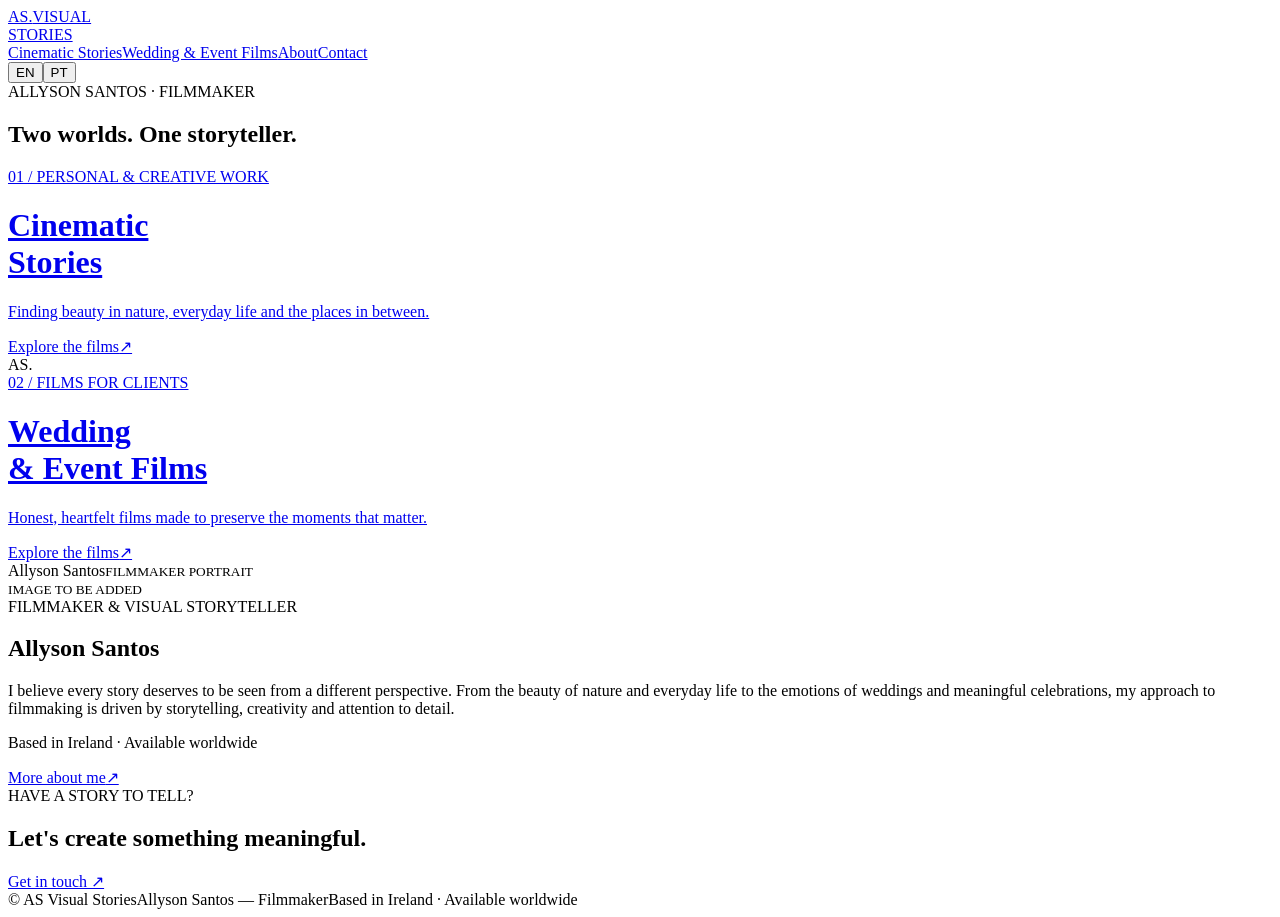
==== index.html @ 9f2755a8 "0.2" ====
<!doctype html><html lang="en"><head><meta charset="utf-8"><meta name="viewport" content="width=device-width,initial-scale=1"><meta name="theme-color" content="#10100f"><title>AS Visual Stories — Allyson Santos, Filmmaker</title><link rel="stylesheet" href="assets/site.css"></head><body>
<header class="site-header overlay"><a class="brand" href="index.html"><span class="brand-mark">AS.</span><span class="brand-name">VISUAL<br>STORIES</span></a><nav class="nav"><a href="cinematic-stories.html" data-t="cinematic">Cinematic Stories</a><a href="wedding-event-films.html" data-t="weddings">Wedding & Event Films</a><a class="optional" href="#about" data-t="about">About</a><a class="optional" href="#contact" data-t="contact">Contact</a><div class="lang-switch"><button data-lang="en" class="active">EN</button><button data-lang="pt">PT</button></div></nav></header>
<main class="hero-split"><div class="hero-intro"><div class="kicker">ALLYSON SANTOS · FILMMAKER</div><h2 data-t="intro">Two worlds. One storyteller.</h2></div>
<a class="split-panel split-nature" href="cinematic-stories.html"><div class="split-content"><div class="kicker">01 / PERSONAL & CREATIVE WORK</div><h1>Cinematic<br>Stories</h1><p>Finding beauty in nature, everyday life and the places in between.</p><span class="text-link"><span>Explore the films</span><span>↗</span></span></div></a>
<div class="center-mark">AS.</div>
<a class="split-panel split-wedding" href="wedding-event-films.html"><div class="split-content"><div class="kicker">02 / FILMS FOR CLIENTS</div><h1>Wedding<br>& Event Films</h1><p>Honest, heartfelt films made to preserve the moments that matter.</p><span class="text-link"><span>Explore the films</span><span>↗</span></span></div></a></main>
<section class="home-about" id="about"><div class="portrait-placeholder"><div><span>Allyson Santos</span><small>FILMMAKER PORTRAIT<br>IMAGE TO BE ADDED</small></div></div><div class="about-copy"><div class="kicker" data-t="aboutRole">FILMMAKER & VISUAL STORYTELLER</div><h2 data-t="aboutTitle">Allyson Santos</h2><p data-t="aboutText">I believe every story deserves to be seen from a different perspective. From the beauty of nature and everyday life to the emotions of weddings and meaningful celebrations, my approach to filmmaking is driven by storytelling, creativity and attention to detail.</p><p data-t="location">Based in Ireland · Available worldwide</p><a class="text-link" href="about.html"><span>More about me</span><span>↗</span></a></div></section>
<section class="cta-band" id="contact"><div class="kicker">HAVE A STORY TO TELL?</div><h2 data-t="contactCta">Let's create something meaningful.</h2><a class="button" href="https://www.instagram.com/allysonsantos90/">Get in touch ↗</a></section>
<footer class="footer"><span>© <span data-year></span> AS Visual Stories</span><span>Allyson Santos — Filmmaker</span><span data-t="location">Based in Ireland · Available worldwide</span></footer><script src="assets/site.js"></script></body></html>
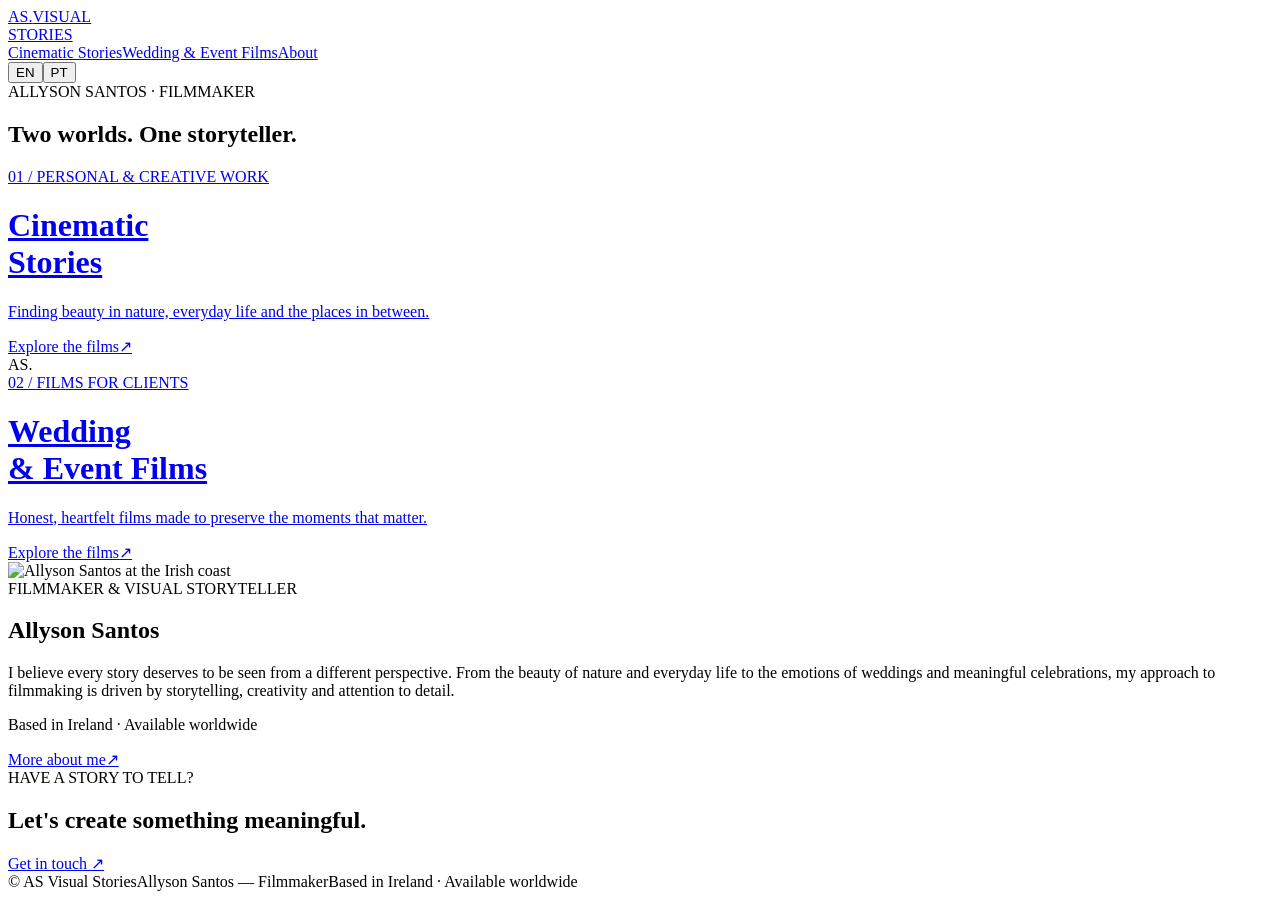
==== commit 98ba1a9d: "Add files via upload" ====
--- a/index.html
+++ b/index.html
@@ -1,9 +1,6 @@
-<!doctype html><html lang="en"><head><meta charset="utf-8"><meta name="viewport" content="width=device-width,initial-scale=1"><meta name="theme-color" content="#10100f"><title>AS Visual Stories — Allyson Santos, Filmmaker</title><link rel="stylesheet" href="assets/site.css"></head><body>
-<header class="site-header overlay"><a class="brand" href="index.html"><span class="brand-mark">AS.</span><span class="brand-name">VISUAL<br>STORIES</span></a><nav class="nav"><a href="cinematic-stories.html" data-t="cinematic">Cinematic Stories</a><a href="wedding-event-films.html" data-t="weddings">Wedding & Event Films</a><a class="optional" href="#about" data-t="about">About</a><a class="optional" href="#contact" data-t="contact">Contact</a><div class="lang-switch"><button data-lang="en" class="active">EN</button><button data-lang="pt">PT</button></div></nav></header>
-<main class="hero-split"><div class="hero-intro"><div class="kicker">ALLYSON SANTOS · FILMMAKER</div><h2 data-t="intro">Two worlds. One storyteller.</h2></div>
-<a class="split-panel split-nature" href="cinematic-stories.html"><div class="split-content"><div class="kicker">01 / PERSONAL & CREATIVE WORK</div><h1>Cinematic<br>Stories</h1><p>Finding beauty in nature, everyday life and the places in between.</p><span class="text-link"><span>Explore the films</span><span>↗</span></span></div></a>
-<div class="center-mark">AS.</div>
+<!doctype html><html lang="en"><head><meta charset="utf-8"><meta name="viewport" content="width=device-width,initial-scale=1"><title>AS Visual Stories — Allyson Santos, Filmmaker</title><link rel="stylesheet" href="assets/site.css"></head><body><header class="site-header overlay"><a class="brand" href="index.html"><span class="brand-mark">AS.</span><span class="brand-name">VISUAL<br>STORIES</span></a><nav class="nav"><a href="cinematic-stories.html" data-t="cinematic">Cinematic Stories</a><a href="wedding-event-films.html" data-t="weddings">Wedding & Event Films</a><a href="#about" data-t="about">About</a><div class="lang-switch"><button data-lang="en" class="active">EN</button><button data-lang="pt">PT</button></div></nav></header>
+<main class="hero-split"><div class="hero-intro"><div class="kicker">ALLYSON SANTOS · FILMMAKER</div><h2>Two worlds. One storyteller.</h2></div>
+<a class="split-panel split-nature" href="cinematic-stories.html"><div class="split-content"><div class="kicker">01 / PERSONAL & CREATIVE WORK</div><h1>Cinematic<br>Stories</h1><p>Finding beauty in nature, everyday life and the places in between.</p><span class="text-link"><span>Explore the films</span><span>↗</span></span></div></a><div class="center-mark">AS.</div>
 <a class="split-panel split-wedding" href="wedding-event-films.html"><div class="split-content"><div class="kicker">02 / FILMS FOR CLIENTS</div><h1>Wedding<br>& Event Films</h1><p>Honest, heartfelt films made to preserve the moments that matter.</p><span class="text-link"><span>Explore the films</span><span>↗</span></span></div></a></main>
-<section class="home-about" id="about"><div class="portrait-placeholder"><div><span>Allyson Santos</span><small>FILMMAKER PORTRAIT<br>IMAGE TO BE ADDED</small></div></div><div class="about-copy"><div class="kicker" data-t="aboutRole">FILMMAKER & VISUAL STORYTELLER</div><h2 data-t="aboutTitle">Allyson Santos</h2><p data-t="aboutText">I believe every story deserves to be seen from a different perspective. From the beauty of nature and everyday life to the emotions of weddings and meaningful celebrations, my approach to filmmaking is driven by storytelling, creativity and attention to detail.</p><p data-t="location">Based in Ireland · Available worldwide</p><a class="text-link" href="about.html"><span>More about me</span><span>↗</span></a></div></section>
-<section class="cta-band" id="contact"><div class="kicker">HAVE A STORY TO TELL?</div><h2 data-t="contactCta">Let's create something meaningful.</h2><a class="button" href="https://www.instagram.com/allysonsantos90/">Get in touch ↗</a></section>
-<footer class="footer"><span>© <span data-year></span> AS Visual Stories</span><span>Allyson Santos — Filmmaker</span><span data-t="location">Based in Ireland · Available worldwide</span></footer><script src="assets/site.js"></script></body></html>+<section class="home-about" id="about"><img class="portrait" src="assets/allyson-portrait.jpg" alt="Allyson Santos at the Irish coast"><div class="about-copy"><div class="kicker" data-t="aboutRole">FILMMAKER & VISUAL STORYTELLER</div><h2 data-t="aboutTitle">Allyson Santos</h2><p data-t="aboutText">I believe every story deserves to be seen from a different perspective. From the beauty of nature and everyday life to the emotions of weddings and meaningful celebrations, my approach to filmmaking is driven by storytelling, creativity and attention to detail.</p><p data-t="location">Based in Ireland · Available worldwide</p><a class="text-link" href="about.html"><span>More about me</span><span>↗</span></a></div></section>
+<section class="cta-band"><div class="kicker">HAVE A STORY TO TELL?</div><h2>Let's create something meaningful.</h2><a class="button" href="https://www.instagram.com/allysonsantos90/" target="_blank" rel="noopener">Get in touch ↗</a></section><footer class="footer"><span>© <span data-year></span> AS Visual Stories</span><span>Allyson Santos — Filmmaker</span><span data-t="location">Based in Ireland · Available worldwide</span></footer><script src="assets/site.js"></script></body></html>
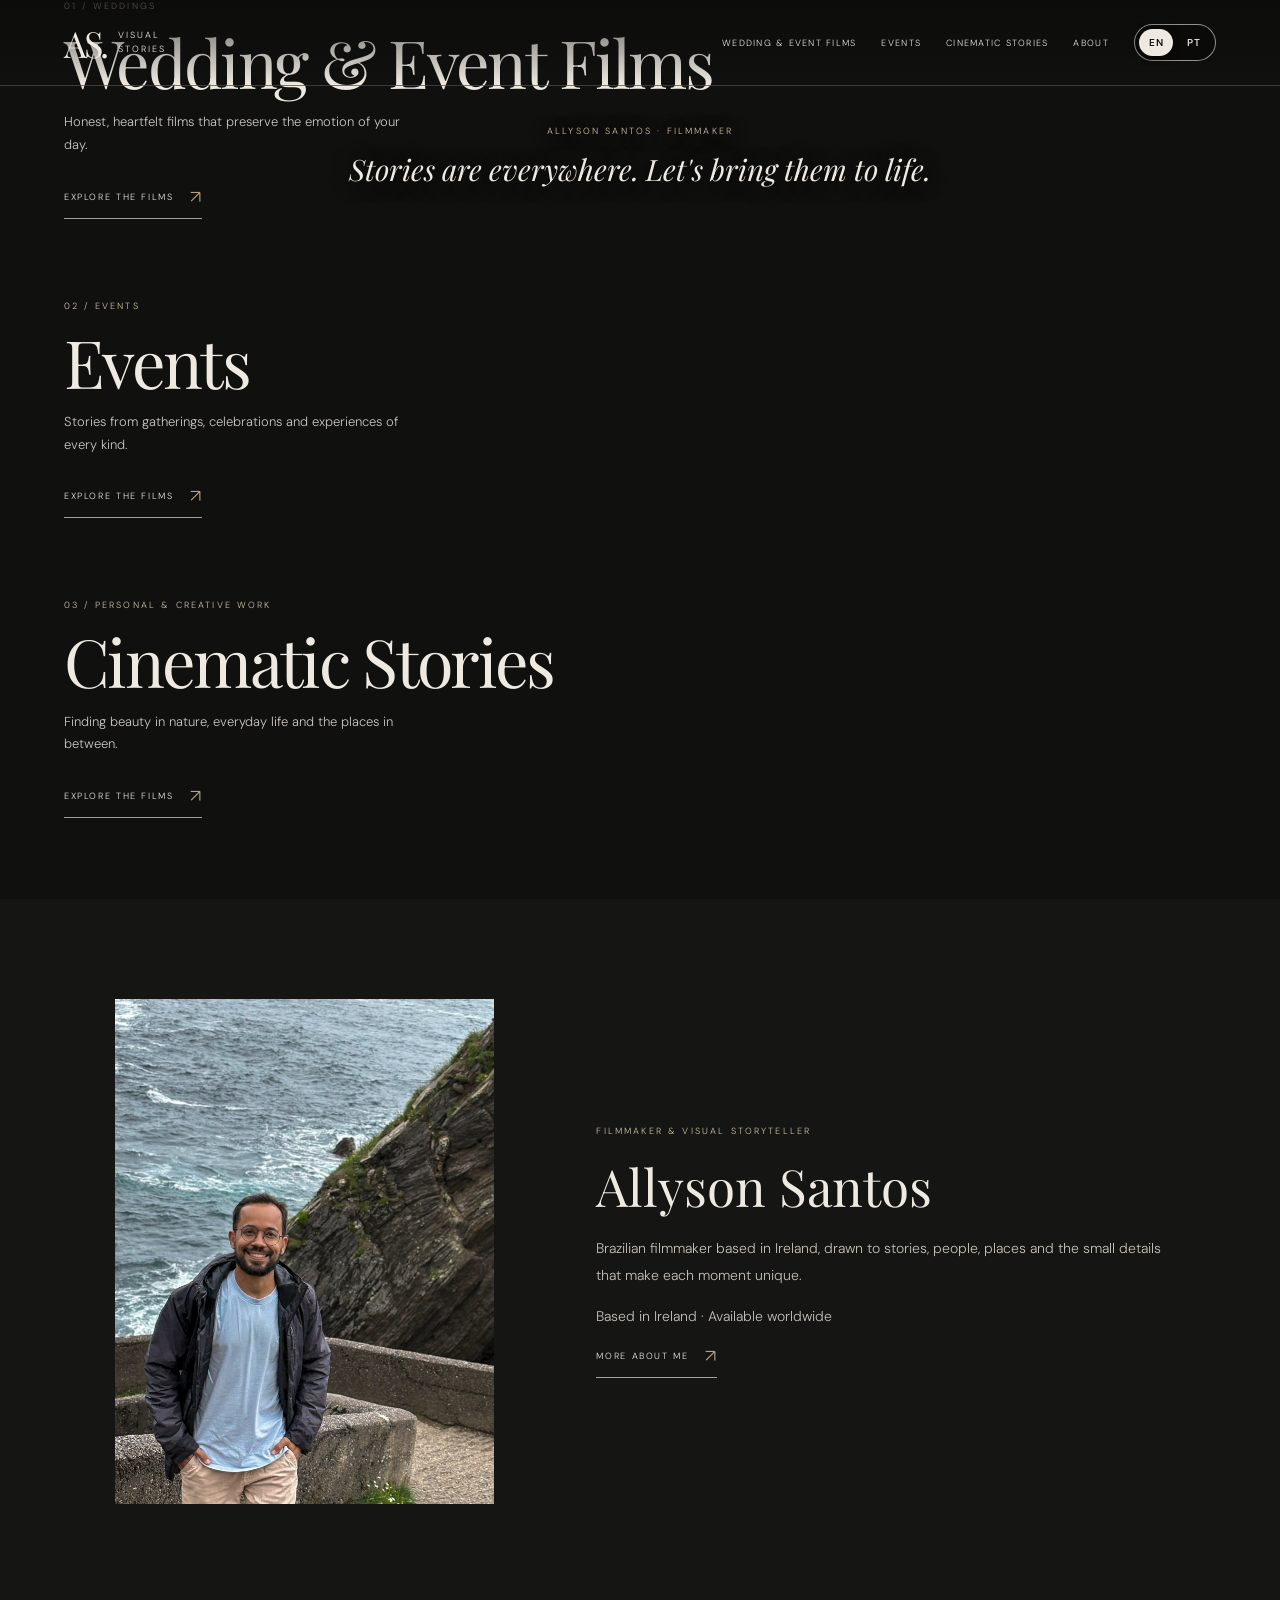
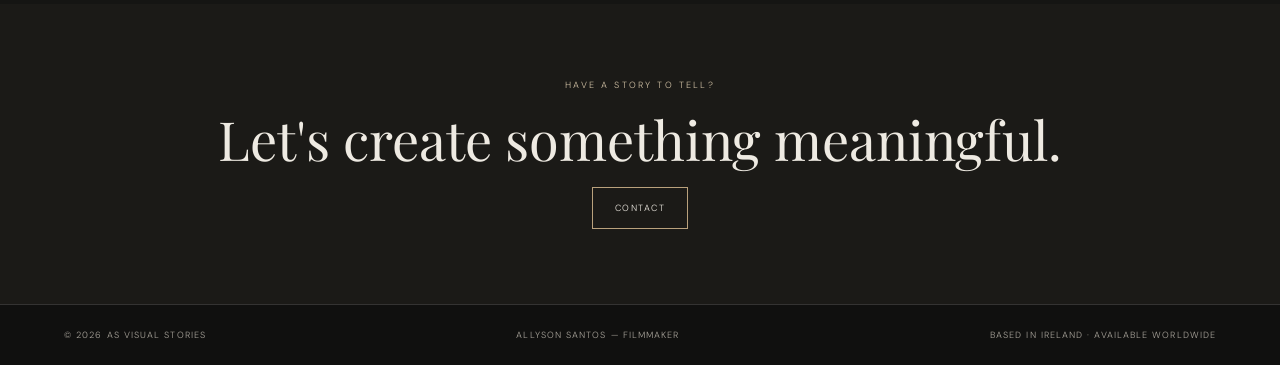
==== commit 057c9941: "V4" ====
--- a/index.html
+++ b/index.html
@@ -1,6 +1,14 @@
-<!doctype html><html lang="en"><head><meta charset="utf-8"><meta name="viewport" content="width=device-width,initial-scale=1"><title>AS Visual Stories — Allyson Santos, Filmmaker</title><link rel="stylesheet" href="assets/site.css"></head><body><header class="site-header overlay"><a class="brand" href="index.html"><span class="brand-mark">AS.</span><span class="brand-name">VISUAL<br>STORIES</span></a><nav class="nav"><a href="cinematic-stories.html" data-t="cinematic">Cinematic Stories</a><a href="wedding-event-films.html" data-t="weddings">Wedding & Event Films</a><a href="#about" data-t="about">About</a><div class="lang-switch"><button data-lang="en" class="active">EN</button><button data-lang="pt">PT</button></div></nav></header>
-<main class="hero-split"><div class="hero-intro"><div class="kicker">ALLYSON SANTOS · FILMMAKER</div><h2>Two worlds. One storyteller.</h2></div>
-<a class="split-panel split-nature" href="cinematic-stories.html"><div class="split-content"><div class="kicker">01 / PERSONAL & CREATIVE WORK</div><h1>Cinematic<br>Stories</h1><p>Finding beauty in nature, everyday life and the places in between.</p><span class="text-link"><span>Explore the films</span><span>↗</span></span></div></a><div class="center-mark">AS.</div>
-<a class="split-panel split-wedding" href="wedding-event-films.html"><div class="split-content"><div class="kicker">02 / FILMS FOR CLIENTS</div><h1>Wedding<br>& Event Films</h1><p>Honest, heartfelt films made to preserve the moments that matter.</p><span class="text-link"><span>Explore the films</span><span>↗</span></span></div></a></main>
-<section class="home-about" id="about"><img class="portrait" src="assets/allyson-portrait.jpg" alt="Allyson Santos at the Irish coast"><div class="about-copy"><div class="kicker" data-t="aboutRole">FILMMAKER & VISUAL STORYTELLER</div><h2 data-t="aboutTitle">Allyson Santos</h2><p data-t="aboutText">I believe every story deserves to be seen from a different perspective. From the beauty of nature and everyday life to the emotions of weddings and meaningful celebrations, my approach to filmmaking is driven by storytelling, creativity and attention to detail.</p><p data-t="location">Based in Ireland · Available worldwide</p><a class="text-link" href="about.html"><span>More about me</span><span>↗</span></a></div></section>
-<section class="cta-band"><div class="kicker">HAVE A STORY TO TELL?</div><h2>Let's create something meaningful.</h2><a class="button" href="https://www.instagram.com/allysonsantos90/" target="_blank" rel="noopener">Get in touch ↗</a></section><footer class="footer"><span>© <span data-year></span> AS Visual Stories</span><span>Allyson Santos — Filmmaker</span><span data-t="location">Based in Ireland · Available worldwide</span></footer><script src="assets/site.js"></script></body></html>+<!doctype html>
+<html lang="en"><head><meta charset="utf-8"><meta name="viewport" content="width=device-width,initial-scale=1">
+<title>AS Visual Stories — Allyson Santos, Filmmaker</title><link rel="stylesheet" href="assets/site.css"></head><body>
+<header class="site-header overlay"><a class="brand" href="index.html"><span class="brand-mark">AS.</span><span class="brand-name">VISUAL<br>STORIES</span></a>
+<nav class="nav"><a href="weddings.html" data-t="weddings">Weddings</a><a href="events.html" data-t="events">Events</a><a href="cinematic-stories.html" data-t="cinematic">Cinematic Stories</a><a href="#about" data-t="about">About</a><div class="lang-switch"><button data-lang="en" class="active">EN</button><button data-lang="pt">PT</button></div></nav></header>
+<main class="hero-triple">
+<div class="hero-intro"><div class="kicker">ALLYSON SANTOS · FILMMAKER</div><h2 data-t="homeTagline">Stories are everywhere. Let's bring them to life.</h2></div>
+<a class="triple-panel triple-wedding" href="weddings.html"><div class="split-content"><div class="kicker">01 / WEDDINGS</div><h1 data-t="weddings">Weddings</h1><p data-t="weddingsDesc">Honest, heartfelt films that preserve the emotion of your day.</p><span class="text-link"><span data-t="explore">Explore the films</span><span>↗</span></span></div></a>
+<a class="triple-panel triple-events" href="events.html"><div class="split-content"><div class="kicker">02 / EVENTS</div><h1 data-t="events">Events</h1><p data-t="eventsDesc">Stories from gatherings, celebrations and experiences of every kind.</p><span class="text-link"><span data-t="explore">Explore the films</span><span>↗</span></span></div></a>
+<a class="triple-panel triple-nature" href="cinematic-stories.html"><div class="split-content"><div class="kicker">03 / PERSONAL & CREATIVE WORK</div><h1 data-t="cinematic">Cinematic<br>Stories</h1><p data-t="cinematicDesc">Finding beauty in nature, everyday life and the places in between.</p><span class="text-link"><span data-t="explore">Explore the films</span><span>↗</span></span></div></a>
+</main>
+<section class="home-about" id="about"><img class="portrait" src="assets/allyson-portrait.jpg" alt="Allyson Santos at the Irish coast"><div class="about-copy"><div class="kicker" data-t="aboutRole">FILMMAKER & VISUAL STORYTELLER</div><h2>Allyson Santos</h2><p data-t="aboutTeaser">Brazilian filmmaker based in Ireland, drawn to stories, people, places and the small details that make each moment unique.</p><p data-t="location">Based in Ireland · Available for projects elsewhere</p><a class="text-link" href="about.html"><span data-t="moreAbout">More about me</span><span>↗</span></a></div></section>
+<section class="cta-band"><div class="kicker" data-t="ctaKicker">HAVE A STORY TO TELL?</div><h2 data-t="ctaTitle">Let's create something meaningful.</h2><a class="button" href="https://www.instagram.com/allysonsantos90/" target="_blank" rel="noopener" data-t="contact">Get in touch ↗</a></section>
+<footer class="footer"><span>© <span data-year></span> AS Visual Stories</span><span>Allyson Santos — Filmmaker</span><span data-t="location">Based in Ireland · Available for projects elsewhere</span></footer><script src="assets/site.js"></script></body></html>
--- a/assets/site.css
+++ b/assets/site.css
@@ -0,0 +1,51 @@
+@import url('https://fonts.googleapis.com/css2?family=DM+Sans:wght@300;400;500;600&family=Playfair+Display:ital,wght@0,400;0,500;1,400&display=swap');
+:root{--bg:#10100f;--panel:#191917;--ivory:#eeeae2;--muted:#aaa69e;--gold:#b9a17c;--line:rgba(238,234,226,.16);--serif:'Playfair Display',Georgia,serif;--sans:'DM Sans',Arial,sans-serif}
+*{box-sizing:border-box}html{scroll-behavior:smooth}body{margin:0;background:var(--bg);color:var(--ivory);font-family:var(--sans);font-weight:300}a{color:inherit;text-decoration:none}img{max-width:100%;display:block}button{font:inherit}
+.site-header{min-height:86px;padding:0 5vw;display:flex;align-items:center;justify-content:space-between;border-bottom:1px solid var(--line);position:relative;z-index:10;background:rgba(16,16,15,.96)}
+.site-header.overlay{position:absolute;top:0;left:0;width:100%;background:linear-gradient(180deg,rgba(10,10,9,.68),transparent);border-color:rgba(255,255,255,.2)}
+.brand{display:flex;align-items:center;gap:12px}.brand-mark{font:36px var(--serif);letter-spacing:-3px}.brand-name{font-size:9px;line-height:1.5;letter-spacing:.22em}
+.nav{display:flex;align-items:center;gap:25px}.nav a{font-size:9px;letter-spacing:.14em;text-transform:uppercase;color:#e8e3da}.nav a:hover{color:var(--gold)}
+.lang-switch{display:flex;align-items:center;gap:4px;border:1px solid rgba(238,234,226,.6);border-radius:30px;padding:4px;background:rgba(10,10,9,.8)}
+.lang-switch button{border:0;border-radius:20px;padding:7px 10px;color:#e3ddd3;background:transparent;font-size:10px;font-weight:600;letter-spacing:.08em;cursor:pointer}
+.lang-switch button.active{background:#eeeae2;color:#111;box-shadow:0 1px 9px #0009}
+.hero-split{min-height:100svh;display:grid;grid-template-columns:1fr 1fr;position:relative;overflow:hidden}
+.hero-intro{position:absolute;z-index:3;top:125px;left:50%;transform:translateX(-50%);text-align:center;width:90%;pointer-events:none;text-shadow:0 2px 20px #0008}
+.kicker{font-size:9px;letter-spacing:.24em;text-transform:uppercase;color:#d1c1a5}
+.hero-intro h2{font:italic clamp(21px,2.3vw,31px) var(--serif);margin:12px 0 0}
+.split-panel{min-height:680px;display:flex;align-items:flex-end;position:relative;isolation:isolate;overflow:hidden}
+.split-panel:before{content:"";position:absolute;z-index:-2;inset:0;background-size:cover;background-position:center;transition:transform 1.15s cubic-bezier(.2,.7,.2,1)}
+.split-panel:after{content:"";position:absolute;inset:0;z-index:-1;background:linear-gradient(180deg,#09090930 0%,#09090908 35%,#090909df 100%)}
+.split-panel:hover:before{transform:scale(1.055)}
+.split-nature:before{background-image:url('https://images.unsplash.com/photo-1472396961693-142e6e269027?auto=format&fit=crop&w=1800&q=85')}
+.split-wedding:before{background-image:url('https://images.unsplash.com/photo-1519741497674-611481863552?auto=format&fit=crop&w=1800&q=85')}
+.split-wedding{border-left:1px solid rgba(255,255,255,.3)}
+.split-content{padding:0 5vw 9vh;transition:transform .5s}.split-panel:hover .split-content{transform:translateY(-8px)}
+.split-content h1{font:400 clamp(42px,5.2vw,76px)/.98 var(--serif);letter-spacing:-.04em;margin:17px 0}
+.split-content p{font-size:13px;line-height:1.75;color:#eeeae2d6;max-width:350px;margin:0 0 27px}
+.text-link{display:inline-flex;align-items:center;gap:16px;border-bottom:1px solid #eeeae2a8;padding-bottom:9px;font-size:9px;letter-spacing:.18em;text-transform:uppercase}
+.text-link span:last-child{font-size:18px;color:var(--gold);transition:transform .3s}.text-link:hover span:last-child{transform:translate(5px,-2px)}
+.center-mark{position:absolute;z-index:4;left:50%;top:52%;transform:translate(-50%,-50%);width:72px;height:72px;border:1px solid #ffffff80;border-radius:50%;display:grid;place-items:center;background:#10100f66;backdrop-filter:blur(8px);font:20px var(--serif);pointer-events:none}
+.home-about{padding:100px 9vw;display:grid;grid-template-columns:.8fr 1.2fr;gap:8vw;align-items:center;background:#151513}
+.portrait{width:100%;max-height:570px;object-fit:cover;object-position:center 35%;filter:saturate(.78)}
+.about-copy h2{font:400 clamp(36px,4vw,56px) var(--serif);margin:15px 0}.about-copy p{color:#c5c0b7;font-size:14px;line-height:1.9;max-width:650px}
+.footer{padding:24px 5vw;display:flex;justify-content:space-between;gap:15px;color:#a9a49b;font-size:9px;letter-spacing:.12em;text-transform:uppercase;border-top:1px solid var(--line)}
+.page-hero{min-height:65vh;display:flex;align-items:flex-end;padding:145px 8vw 65px;position:relative;isolation:isolate;background:#171714}
+.page-hero:before{content:"";position:absolute;inset:0;z-index:-2;background-size:cover;background-position:center;opacity:.68}
+.page-hero:after{content:"";position:absolute;inset:0;z-index:-1;background:linear-gradient(180deg,#10100f55,#10100f20 25%,#10100f 100%)}
+.page-hero.wedding-hero:before{background-image:url('https://images.unsplash.com/photo-1519741497674-611481863552?auto=format&fit=crop&w=2000&q=85')}
+.page-hero h1{font:400 clamp(48px,7vw,90px)/.98 var(--serif);letter-spacing:-.04em;margin:15px 0}
+.page-hero .lead{font-size:14px;line-height:1.8;color:#ded9d0;max-width:570px}
+.section{padding:80px 8vw}.section-heading{display:flex;justify-content:space-between;align-items:end;gap:30px;margin-bottom:35px}.section-heading h2{font:400 clamp(30px,4vw,48px) var(--serif);margin:10px 0 0}.section-heading p{max-width:420px;color:var(--muted);font-size:13px;line-height:1.8}
+.service-grid,.project-grid{display:grid;grid-template-columns:repeat(2,1fr);gap:18px}
+.info-card{padding:28px;border:1px solid var(--line);background:#151513}.info-card h3{font:400 25px var(--serif);margin:0 0 12px}.info-card p{color:#bdb8af;font-size:12px;line-height:1.8}
+.project-card{border:1px solid var(--line);background:#151513;overflow:hidden}.project-card h3{font:400 22px var(--serif);margin:17px 18px 6px}.project-card p{margin:0 18px 18px;color:var(--muted);font-size:11px}
+.video-frame{position:relative;width:100%;aspect-ratio:16/9;background:#080808}.video-frame iframe{position:absolute;inset:0;width:100%;height:100%;border:0}
+.project-intro{max-width:760px;color:#c2bdb4;font-size:14px;line-height:1.9}
+.cta-band{padding:75px 8vw;text-align:center;background:#1b1a17}.cta-band h2{font:400 clamp(34px,5vw,54px) var(--serif);margin:12px 0}.cta-band p{color:var(--muted);font-size:13px;margin-bottom:25px}
+.button{display:inline-flex;align-items:center;justify-content:center;gap:12px;padding:14px 22px;border:1px solid var(--gold);color:var(--ivory);font-size:9px;letter-spacing:.17em;text-transform:uppercase;transition:background .25s,color .25s}.button:hover{background:var(--gold);color:#111}
+@media(max-width:760px){.site-header{min-height:76px;padding:0 18px;gap:12px}.brand-mark{font-size:30px}.nav{gap:10px;flex-wrap:wrap;justify-content:flex-end}.nav a{font-size:8px;letter-spacing:.06em}.nav .optional{display:none}.lang-switch{padding:3px}.lang-switch button{padding:6px 8px}
+.hero-split{display:flex;flex-direction:column;min-height:0}.hero-intro{position:relative;top:auto;left:auto;transform:none;width:100%;padding:28px 18px;background:var(--bg)}.hero-intro h2{font-size:23px}.split-panel{min-height:420px;flex:1}.split-wedding{border-left:0;border-top:1px solid #ffffff55}.split-content{padding:0 24px 36px}.split-content h1{font-size:clamp(43px,11vw,58px)}.center-mark{display:none}
+.home-about{padding:65px 24px;grid-template-columns:1fr;gap:30px}.portrait{max-height:500px;object-position:center 30%}.about-copy h2{font-size:39px}
+.footer{padding:19px 20px;flex-wrap:wrap;font-size:8px}.page-hero{min-height:550px;padding:130px 24px 48px}.section{padding:58px 22px}.section-heading{display:block}.section-heading p{margin-top:15px}.service-grid,.project-grid{grid-template-columns:1fr}
+}
+@media(prefers-reduced-motion:reduce){*,*:before,*:after{scroll-behavior:auto!important;transition:none!important}}
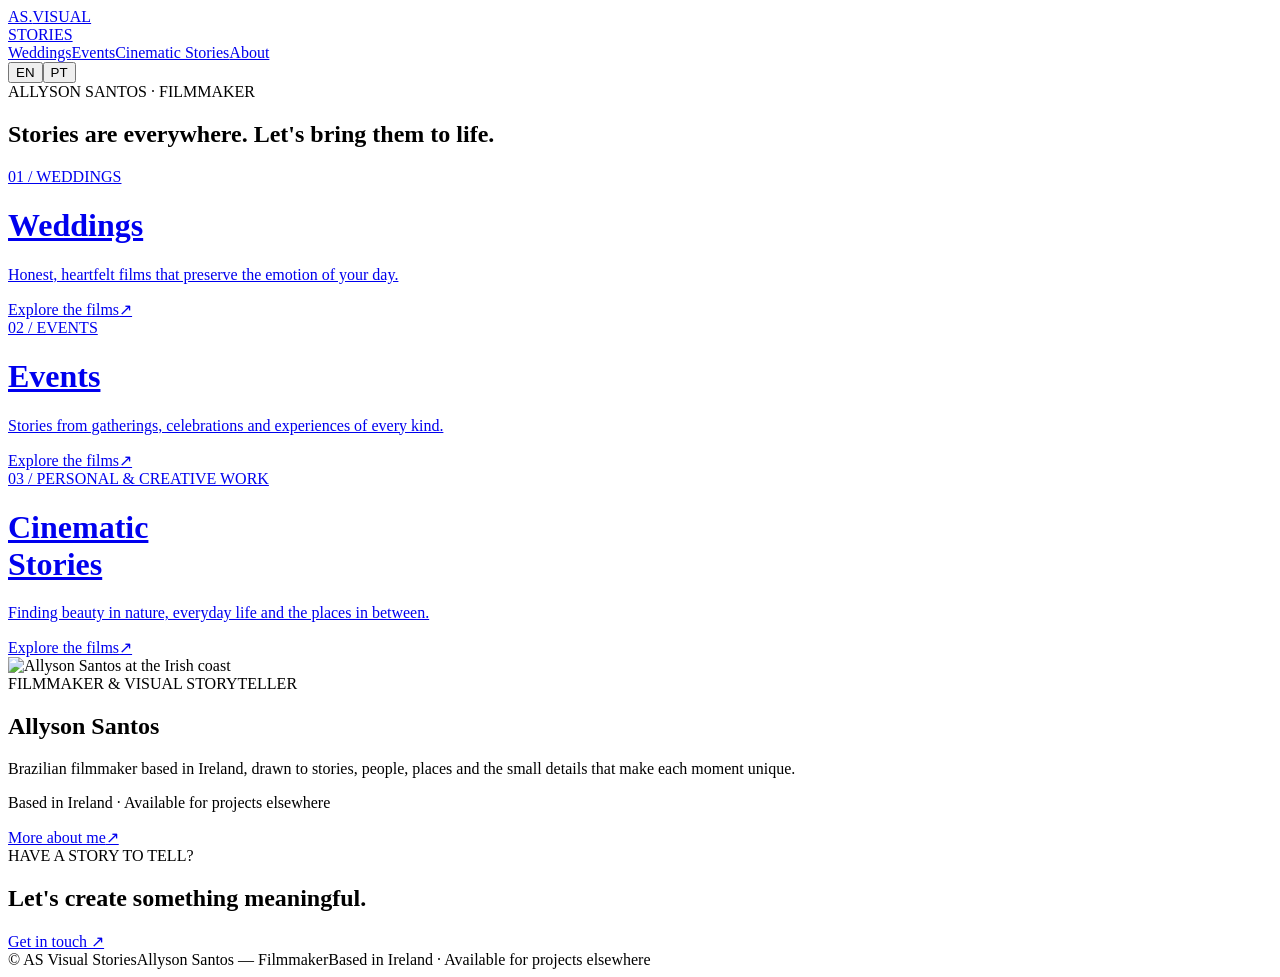
==== commit 49e2b116: "V5" ====
--- a/index.html
+++ b/index.html
@@ -1,8 +1,7 @@
 <!doctype html>
 <html lang="en"><head><meta charset="utf-8"><meta name="viewport" content="width=device-width,initial-scale=1">
 <title>AS Visual Stories — Allyson Santos, Filmmaker</title><link rel="stylesheet" href="assets/site.css"></head><body>
-<header class="site-header overlay"><a class="brand" href="index.html"><span class="brand-mark">AS.</span><span class="brand-name">VISUAL<br>STORIES</span></a>
-<nav class="nav"><a href="weddings.html" data-t="weddings">Weddings</a><a href="events.html" data-t="events">Events</a><a href="cinematic-stories.html" data-t="cinematic">Cinematic Stories</a><a href="#about" data-t="about">About</a><div class="lang-switch"><button data-lang="en" class="active">EN</button><button data-lang="pt">PT</button></div></nav></header>
+<header class="site-header"><a class="brand" href="index.html"><span class="brand-mark">AS.</span><span class="brand-name">VISUAL<br>STORIES</span></a><nav class="nav"><a href="weddings.html" data-t="weddings">Weddings</a><a href="events.html" data-t="events">Events</a><a href="cinematic-stories.html" data-t="cinematic">Cinematic Stories</a><a href="about.html" data-t="about">About</a><div class="lang-switch"><button data-lang="en" class="active">EN</button><button data-lang="pt">PT</button></div></nav></header>
 <main class="hero-triple">
 <div class="hero-intro"><div class="kicker">ALLYSON SANTOS · FILMMAKER</div><h2 data-t="homeTagline">Stories are everywhere. Let's bring them to life.</h2></div>
 <a class="triple-panel triple-wedding" href="weddings.html"><div class="split-content"><div class="kicker">01 / WEDDINGS</div><h1 data-t="weddings">Weddings</h1><p data-t="weddingsDesc">Honest, heartfelt films that preserve the emotion of your day.</p><span class="text-link"><span data-t="explore">Explore the films</span><span>↗</span></span></div></a>
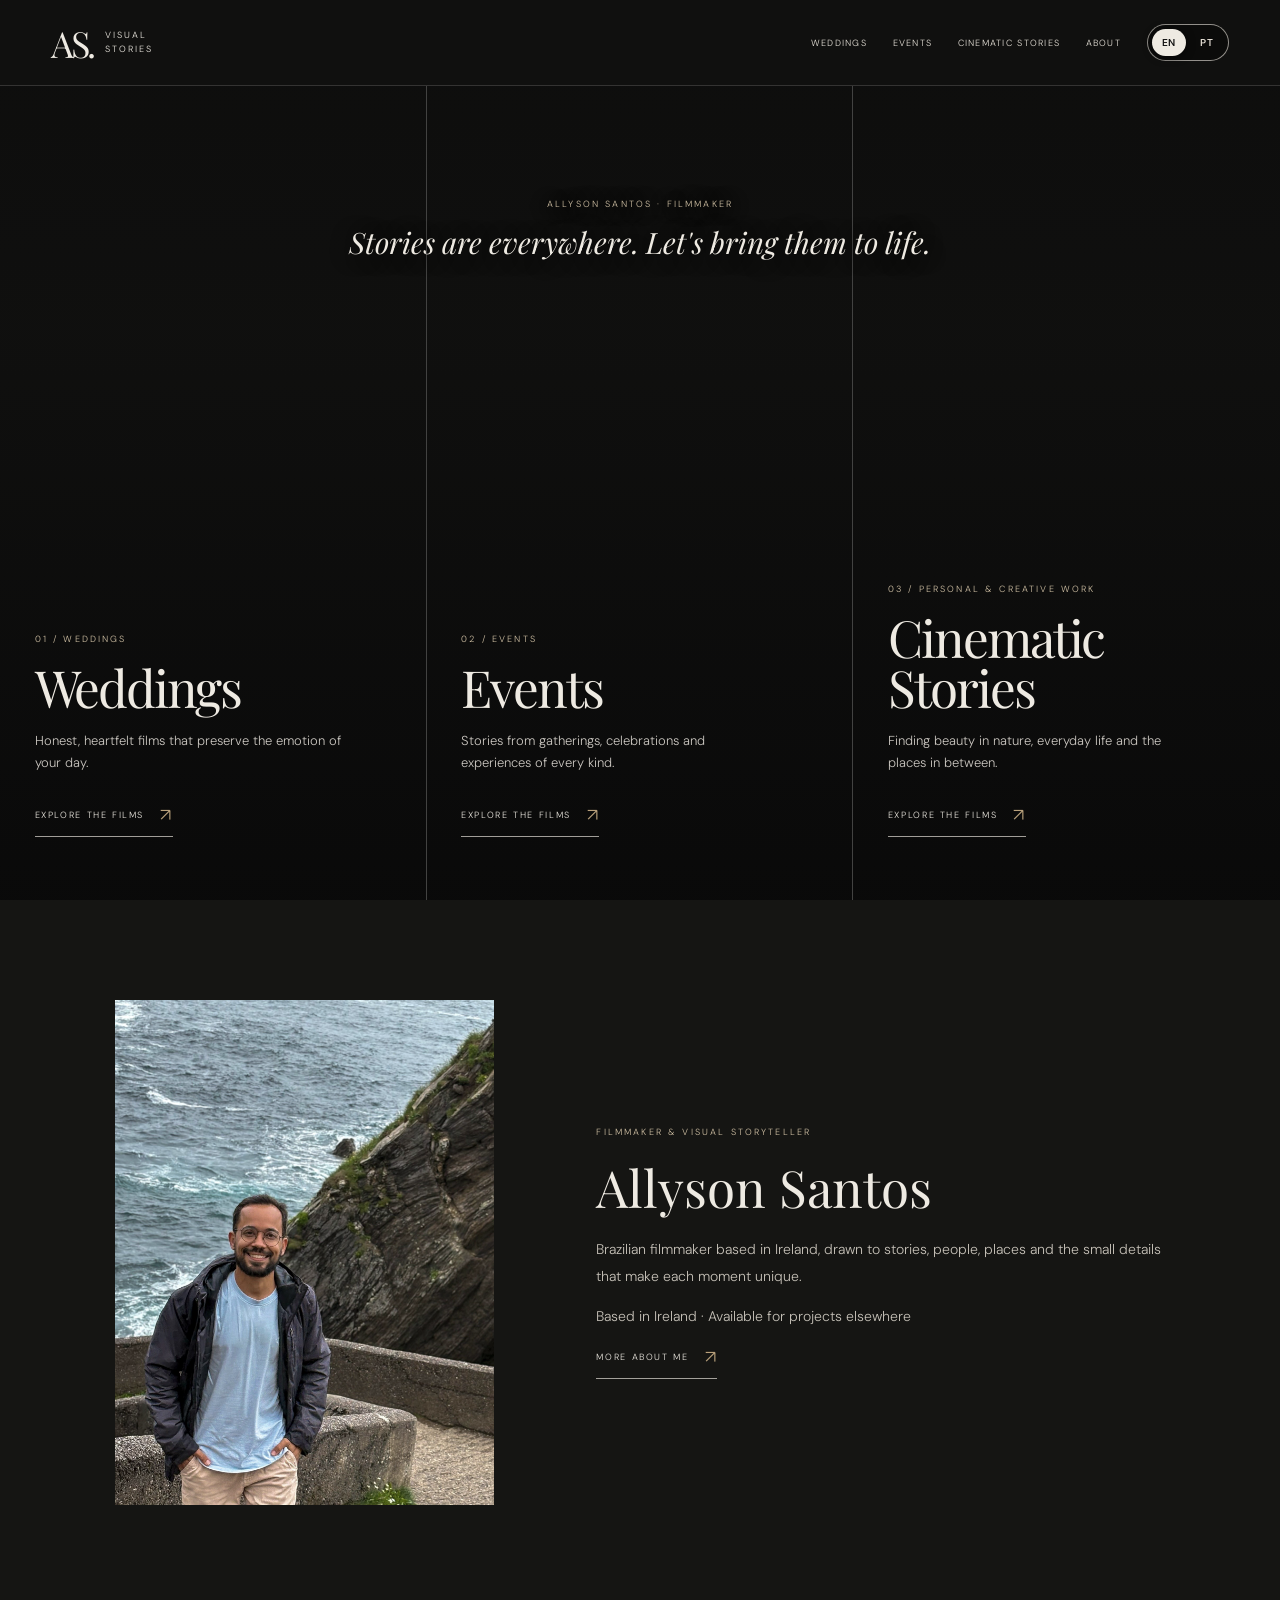
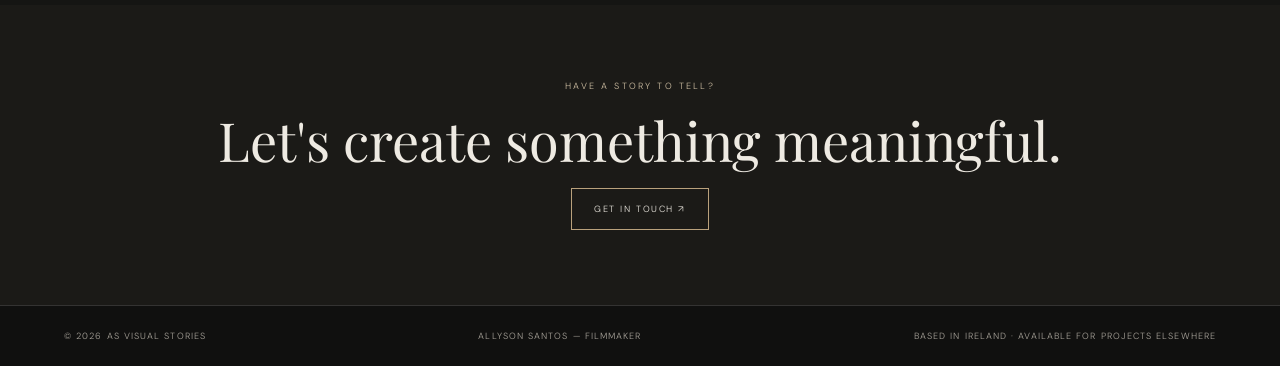
==== commit 8a443e31: "V6" ====
--- a/index.html
+++ b/index.html
@@ -1,12 +1,11 @@
 <!doctype html>
-<html lang="en"><head><meta charset="utf-8"><meta name="viewport" content="width=device-width,initial-scale=1">
-<title>AS Visual Stories — Allyson Santos, Filmmaker</title><link rel="stylesheet" href="assets/site.css"></head><body>
-<header class="site-header"><a class="brand" href="index.html"><span class="brand-mark">AS.</span><span class="brand-name">VISUAL<br>STORIES</span></a><nav class="nav"><a href="weddings.html" data-t="weddings">Weddings</a><a href="events.html" data-t="events">Events</a><a href="cinematic-stories.html" data-t="cinematic">Cinematic Stories</a><a href="about.html" data-t="about">About</a><div class="lang-switch"><button data-lang="en" class="active">EN</button><button data-lang="pt">PT</button></div></nav></header>
+<html lang="en"><head><meta charset="utf-8"><meta name="viewport" content="width=device-width,initial-scale=1"><meta name="theme-color" content="#10100f"><meta name="description" content="AS Visual Stories by Allyson Santos — cinematic wedding films, event films and personal visual stories."><title>AS Visual Stories — Allyson Santos, Filmmaker</title><link rel="stylesheet" href="assets/site.css"></head><body>
+<header class="site-header"><a class="brand" href="index.html" aria-label="AS Visual Stories home"><span class="brand-mark">AS.</span><span class="brand-name">VISUAL<br>STORIES</span></a><nav class="nav" aria-label="Main navigation"><a href="weddings.html" data-t="weddings">Weddings</a><a href="events.html" data-t="events">Events</a><a href="cinematic-stories.html" data-t="cinematic">Cinematic Stories</a><a href="about.html" data-t="about">About</a><div class="lang-switch" aria-label="Language"><button data-lang="en" class="active" aria-label="English">EN</button><button data-lang="pt" aria-label="Português">PT</button></div></nav></header>
 <main class="hero-triple">
 <div class="hero-intro"><div class="kicker">ALLYSON SANTOS · FILMMAKER</div><h2 data-t="homeTagline">Stories are everywhere. Let's bring them to life.</h2></div>
 <a class="triple-panel triple-wedding" href="weddings.html"><div class="split-content"><div class="kicker">01 / WEDDINGS</div><h1 data-t="weddings">Weddings</h1><p data-t="weddingsDesc">Honest, heartfelt films that preserve the emotion of your day.</p><span class="text-link"><span data-t="explore">Explore the films</span><span>↗</span></span></div></a>
 <a class="triple-panel triple-events" href="events.html"><div class="split-content"><div class="kicker">02 / EVENTS</div><h1 data-t="events">Events</h1><p data-t="eventsDesc">Stories from gatherings, celebrations and experiences of every kind.</p><span class="text-link"><span data-t="explore">Explore the films</span><span>↗</span></span></div></a>
-<a class="triple-panel triple-nature" href="cinematic-stories.html"><div class="split-content"><div class="kicker">03 / PERSONAL & CREATIVE WORK</div><h1 data-t="cinematic">Cinematic<br>Stories</h1><p data-t="cinematicDesc">Finding beauty in nature, everyday life and the places in between.</p><span class="text-link"><span data-t="explore">Explore the films</span><span>↗</span></span></div></a>
+<a class="triple-panel triple-nature" href="cinematic-stories.html"><div class="split-content"><div class="kicker">03 / PERSONAL & CREATIVE WORK</div><h1 data-t="cinematicHomeTitle">Cinematic<br>Stories</h1><p data-t="cinematicDesc">Finding beauty in nature, everyday life and the places in between.</p><span class="text-link"><span data-t="explore">Explore the films</span><span>↗</span></span></div></a>
 </main>
 <section class="home-about" id="about"><img class="portrait" src="assets/allyson-portrait.jpg" alt="Allyson Santos at the Irish coast"><div class="about-copy"><div class="kicker" data-t="aboutRole">FILMMAKER & VISUAL STORYTELLER</div><h2>Allyson Santos</h2><p data-t="aboutTeaser">Brazilian filmmaker based in Ireland, drawn to stories, people, places and the small details that make each moment unique.</p><p data-t="location">Based in Ireland · Available for projects elsewhere</p><a class="text-link" href="about.html"><span data-t="moreAbout">More about me</span><span>↗</span></a></div></section>
 <section class="cta-band"><div class="kicker" data-t="ctaKicker">HAVE A STORY TO TELL?</div><h2 data-t="ctaTitle">Let's create something meaningful.</h2><a class="button" href="https://www.instagram.com/allysonsantos90/" target="_blank" rel="noopener" data-t="contact">Get in touch ↗</a></section>
--- a/assets/site.css
+++ b/assets/site.css
@@ -0,0 +1,109 @@
+@import url('https://fonts.googleapis.com/css2?family=DM+Sans:wght@300;400;500;600&family=Playfair+Display:ital,wght@0,400;0,500;1,400&display=swap');
+:root{--bg:#10100f;--panel:#191917;--ivory:#eeeae2;--muted:#aaa69e;--gold:#b9a17c;--line:rgba(238,234,226,.16);--serif:'Playfair Display',Georgia,serif;--sans:'DM Sans',Arial,sans-serif}
+*{box-sizing:border-box}html{scroll-behavior:smooth}body{margin:0;background:var(--bg);color:var(--ivory);font-family:var(--sans);font-weight:300}a{color:inherit;text-decoration:none}img{max-width:100%;display:block}button{font:inherit}
+.site-header{min-height:86px;padding:0 5vw;display:flex;align-items:center;justify-content:space-between;border-bottom:1px solid var(--line);position:relative;z-index:10;background:rgba(16,16,15,.96)}
+.site-header.overlay{position:absolute;top:0;left:0;width:100%;background:linear-gradient(180deg,rgba(10,10,9,.68),transparent);border-color:rgba(255,255,255,.2)}
+.brand{display:flex;align-items:center;gap:12px}.brand-mark{font:36px var(--serif);letter-spacing:-3px}.brand-name{font-size:9px;line-height:1.5;letter-spacing:.22em}
+.nav{display:flex;align-items:center;gap:25px}.nav a{font-size:9px;letter-spacing:.14em;text-transform:uppercase;color:#e8e3da}.nav a:hover{color:var(--gold)}
+.lang-switch{display:flex;align-items:center;gap:4px;border:1px solid rgba(238,234,226,.6);border-radius:30px;padding:4px;background:rgba(10,10,9,.8)}
+.lang-switch button{border:0;border-radius:20px;padding:7px 10px;color:#e3ddd3;background:transparent;font-size:10px;font-weight:600;letter-spacing:.08em;cursor:pointer}
+.lang-switch button.active{background:#eeeae2;color:#111;box-shadow:0 1px 9px #0009}
+.hero-split{min-height:100svh;display:grid;grid-template-columns:1fr 1fr;position:relative;overflow:hidden}
+.hero-intro{position:absolute;z-index:3;top:125px;left:50%;transform:translateX(-50%);text-align:center;width:90%;pointer-events:none;text-shadow:0 2px 20px #0008}
+.kicker{font-size:9px;letter-spacing:.24em;text-transform:uppercase;color:#d1c1a5}
+.hero-intro h2{font:italic clamp(21px,2.3vw,31px) var(--serif);margin:12px 0 0}
+.split-panel{min-height:680px;display:flex;align-items:flex-end;position:relative;isolation:isolate;overflow:hidden}
+.split-panel:before{content:"";position:absolute;z-index:-2;inset:0;background-size:cover;background-position:center;transition:transform 1.15s cubic-bezier(.2,.7,.2,1)}
+.split-panel:after{content:"";position:absolute;inset:0;z-index:-1;background:linear-gradient(180deg,#09090930 0%,#09090908 35%,#090909df 100%)}
+.split-panel:hover:before{transform:scale(1.055)}
+.split-nature:before{background-image:url('https://images.unsplash.com/photo-1472396961693-142e6e269027?auto=format&fit=crop&w=1800&q=85')}
+.split-wedding:before{background-image:url('https://images.unsplash.com/photo-1519741497674-611481863552?auto=format&fit=crop&w=1800&q=85')}
+.split-wedding{border-left:1px solid rgba(255,255,255,.3)}
+.split-content{padding:0 5vw 9vh;transition:transform .5s}.split-panel:hover .split-content{transform:translateY(-8px)}
+.split-content h1{font:400 clamp(42px,5.2vw,76px)/.98 var(--serif);letter-spacing:-.04em;margin:17px 0}
+.split-content p{font-size:13px;line-height:1.75;color:#eeeae2d6;max-width:350px;margin:0 0 27px}
+.text-link{display:inline-flex;align-items:center;gap:16px;border-bottom:1px solid #eeeae2a8;padding-bottom:9px;font-size:9px;letter-spacing:.18em;text-transform:uppercase}
+.text-link span:last-child{font-size:18px;color:var(--gold);transition:transform .3s}.text-link:hover span:last-child{transform:translate(5px,-2px)}
+.center-mark{position:absolute;z-index:4;left:50%;top:52%;transform:translate(-50%,-50%);width:72px;height:72px;border:1px solid #ffffff80;border-radius:50%;display:grid;place-items:center;background:#10100f66;backdrop-filter:blur(8px);font:20px var(--serif);pointer-events:none}
+.home-about{padding:100px 9vw;display:grid;grid-template-columns:.8fr 1.2fr;gap:8vw;align-items:center;background:#151513}
+.portrait{width:100%;max-height:570px;object-fit:cover;object-position:center 35%;filter:saturate(.78)}
+.about-copy h2{font:400 clamp(36px,4vw,56px) var(--serif);margin:15px 0}.about-copy p{color:#c5c0b7;font-size:14px;line-height:1.9;max-width:650px}
+.footer{padding:24px 5vw;display:flex;justify-content:space-between;gap:15px;color:#a9a49b;font-size:9px;letter-spacing:.12em;text-transform:uppercase;border-top:1px solid var(--line)}
+.page-hero{min-height:65vh;display:flex;align-items:flex-end;padding:145px 8vw 65px;position:relative;isolation:isolate;background:#171714}
+.page-hero:before{content:"";position:absolute;inset:0;z-index:-2;background-size:cover;background-position:center;opacity:.68}
+.page-hero:after{content:"";position:absolute;inset:0;z-index:-1;background:linear-gradient(180deg,#10100f55,#10100f20 25%,#10100f 100%)}
+.page-hero.wedding-hero:before{background-image:url('https://images.unsplash.com/photo-1519741497674-611481863552?auto=format&fit=crop&w=2000&q=85')}
+.page-hero h1{font:400 clamp(48px,7vw,90px)/.98 var(--serif);letter-spacing:-.04em;margin:15px 0}
+.page-hero .lead{font-size:14px;line-height:1.8;color:#ded9d0;max-width:570px}
+.section{padding:80px 8vw}.section-heading{display:flex;justify-content:space-between;align-items:end;gap:30px;margin-bottom:35px}.section-heading h2{font:400 clamp(30px,4vw,48px) var(--serif);margin:10px 0 0}.section-heading p{max-width:420px;color:var(--muted);font-size:13px;line-height:1.8}
+.service-grid,.project-grid{display:grid;grid-template-columns:repeat(2,1fr);gap:18px}
+.info-card{padding:28px;border:1px solid var(--line);background:#151513}.info-card h3{font:400 25px var(--serif);margin:0 0 12px}.info-card p{color:#bdb8af;font-size:12px;line-height:1.8}
+.project-card{border:1px solid var(--line);background:#151513;overflow:hidden}.project-card h3{font:400 22px var(--serif);margin:17px 18px 6px}.project-card p{margin:0 18px 18px;color:var(--muted);font-size:11px}
+.video-frame{position:relative;width:100%;aspect-ratio:16/9;background:#080808}.video-frame iframe{position:absolute;inset:0;width:100%;height:100%;border:0}
+.project-intro{max-width:760px;color:#c2bdb4;font-size:14px;line-height:1.9}
+.cta-band{padding:75px 8vw;text-align:center;background:#1b1a17}.cta-band h2{font:400 clamp(34px,5vw,54px) var(--serif);margin:12px 0}.cta-band p{color:var(--muted);font-size:13px;margin-bottom:25px}
+.button{display:inline-flex;align-items:center;justify-content:center;gap:12px;padding:14px 22px;border:1px solid var(--gold);color:var(--ivory);font-size:9px;letter-spacing:.17em;text-transform:uppercase;transition:background .25s,color .25s}.button:hover{background:var(--gold);color:#111}
+@media(max-width:760px){.site-header{min-height:76px;padding:0 18px;gap:12px}.brand-mark{font-size:30px}.nav{gap:10px;flex-wrap:wrap;justify-content:flex-end}.nav a{font-size:8px;letter-spacing:.06em}.nav .optional{display:none}.lang-switch{padding:3px}.lang-switch button{padding:6px 8px}
+.hero-split{display:flex;flex-direction:column;min-height:0}.hero-intro{position:relative;top:auto;left:auto;transform:none;width:100%;padding:28px 18px;background:var(--bg)}.hero-intro h2{font-size:23px}.split-panel{min-height:420px;flex:1}.split-wedding{border-left:0;border-top:1px solid #ffffff55}.split-content{padding:0 24px 36px}.split-content h1{font-size:clamp(43px,11vw,58px)}.center-mark{display:none}
+.home-about{padding:65px 24px;grid-template-columns:1fr;gap:30px}.portrait{max-height:500px;object-position:center 30%}.about-copy h2{font-size:39px}
+.footer{padding:19px 20px;flex-wrap:wrap;font-size:8px}.page-hero{min-height:550px;padding:130px 24px 48px}.section{padding:58px 22px}.section-heading{display:block}.section-heading p{margin-top:15px}.service-grid,.project-grid{grid-template-columns:1fr}
+}
+@media(prefers-reduced-motion:reduce){*,*:before,*:after{scroll-behavior:auto!important;transition:none!important}}
+
+/* AS Visual Stories V4: three creative directions */
+.hero-triple{min-height:100svh;display:grid;grid-template-columns:repeat(3,1fr);position:relative;overflow:hidden}
+.hero-triple .hero-intro{top:118px}
+.triple-panel{min-height:720px;display:flex;align-items:flex-end;position:relative;isolation:isolate;overflow:hidden;border-right:1px solid #ffffff35}
+.triple-panel:last-child{border-right:0}
+.triple-panel:before{content:"";position:absolute;z-index:-2;inset:0;background-size:cover;background-position:center;transition:transform 1.1s cubic-bezier(.2,.7,.2,1)}
+.triple-panel:after{content:"";position:absolute;inset:0;z-index:-1;background:linear-gradient(180deg,#09090950 0%,#09090912 30%,#090909e8 100%)}
+.triple-panel:hover:before{transform:scale(1.055)}
+.triple-wedding:before{background-image:url('https://images.unsplash.com/photo-1519741497674-611481863552?auto=format&fit=crop&w=1200&q=85')}
+.triple-events:before{background-image:url('https://images.unsplash.com/photo-1492684223066-81342ee5ff30?auto=format&fit=crop&w=1200&q=85')}
+.triple-nature:before{background-image:url('https://images.unsplash.com/photo-1472396961693-142e6e269027?auto=format&fit=crop&w=1200&q=85')}
+.triple-panel .split-content{padding:0 2.7vw 7vh}
+.triple-panel .split-content h1{font-size:clamp(34px,4vw,61px)}
+.about-page-hero{padding:125px 8vw 35px;background:#151513}
+.about-page-hero h1{font:400 clamp(42px,6vw,76px)/1.04 var(--serif);letter-spacing:-.035em;margin:20px 0 0;max-width:900px}
+.about-main{padding-top:65px}
+.events-hero:before{background-image:url('https://images.unsplash.com/photo-1492684223066-81342ee5ff30?auto=format&fit=crop&w=2000&q=85')}
+@media(max-width:760px){
+ .hero-triple{display:flex;flex-direction:column;min-height:0}
+ .hero-triple .hero-intro{position:relative;top:auto;left:auto;transform:none;width:100%;padding:28px 18px;background:var(--bg)}
+ .triple-panel{min-height:410px;flex:none;border-right:0;border-bottom:1px solid #ffffff55}
+ .triple-panel .split-content{padding:0 24px 36px}
+ .triple-panel .split-content h1{font-size:clamp(42px,11vw,58px)}
+ .about-page-hero{padding:85px 24px 25px}
+}
+
+/* V5 consistency and layout corrections */
+html,body{width:100%;max-width:100%;overflow-x:hidden}
+.site-header{width:100%;min-width:0;gap:24px;padding-left:clamp(18px,4vw,64px);padding-right:clamp(18px,4vw,64px)}
+.nav{min-width:0;flex-wrap:wrap;justify-content:flex-end;row-gap:10px;column-gap:clamp(12px,2vw,26px)}
+.nav a{white-space:nowrap}
+.hero-triple{width:100%;min-height:calc(100svh - 86px);grid-template-columns:repeat(3,minmax(0,1fr));margin:0}
+.hero-triple .hero-intro{top:112px;left:50%;width:min(90%,900px)}
+.triple-panel{min-width:0;min-height:680px}
+.triple-panel .split-content{max-width:100%;overflow-wrap:anywhere}
+.triple-panel .split-content p{max-width:34ch}
+.home-about,.section,.page-hero,.cta-band{min-width:0;max-width:100%}
+.about-copy{min-width:0}
+@media(max-width:900px){
+ .site-header{align-items:flex-start;padding-top:14px;padding-bottom:14px;gap:14px}
+ .nav{max-width:75%;gap:9px 14px}
+ .nav a{font-size:8px}
+}
+@media(max-width:760px){
+ .site-header{align-items:center;flex-wrap:wrap}
+ .nav{max-width:100%;width:100%;justify-content:flex-start;gap:12px 16px}
+ .hero-triple{min-height:0}
+ .triple-panel{min-height:430px}
+ .hero-triple .hero-intro{width:100%}
+}
+@media(max-width:420px){
+ .brand-mark{font-size:27px}
+ .brand-name{font-size:8px}
+ .nav{gap:10px 12px}
+ .nav a{font-size:7px}
+ .lang-switch button{padding:5px 7px}
+}
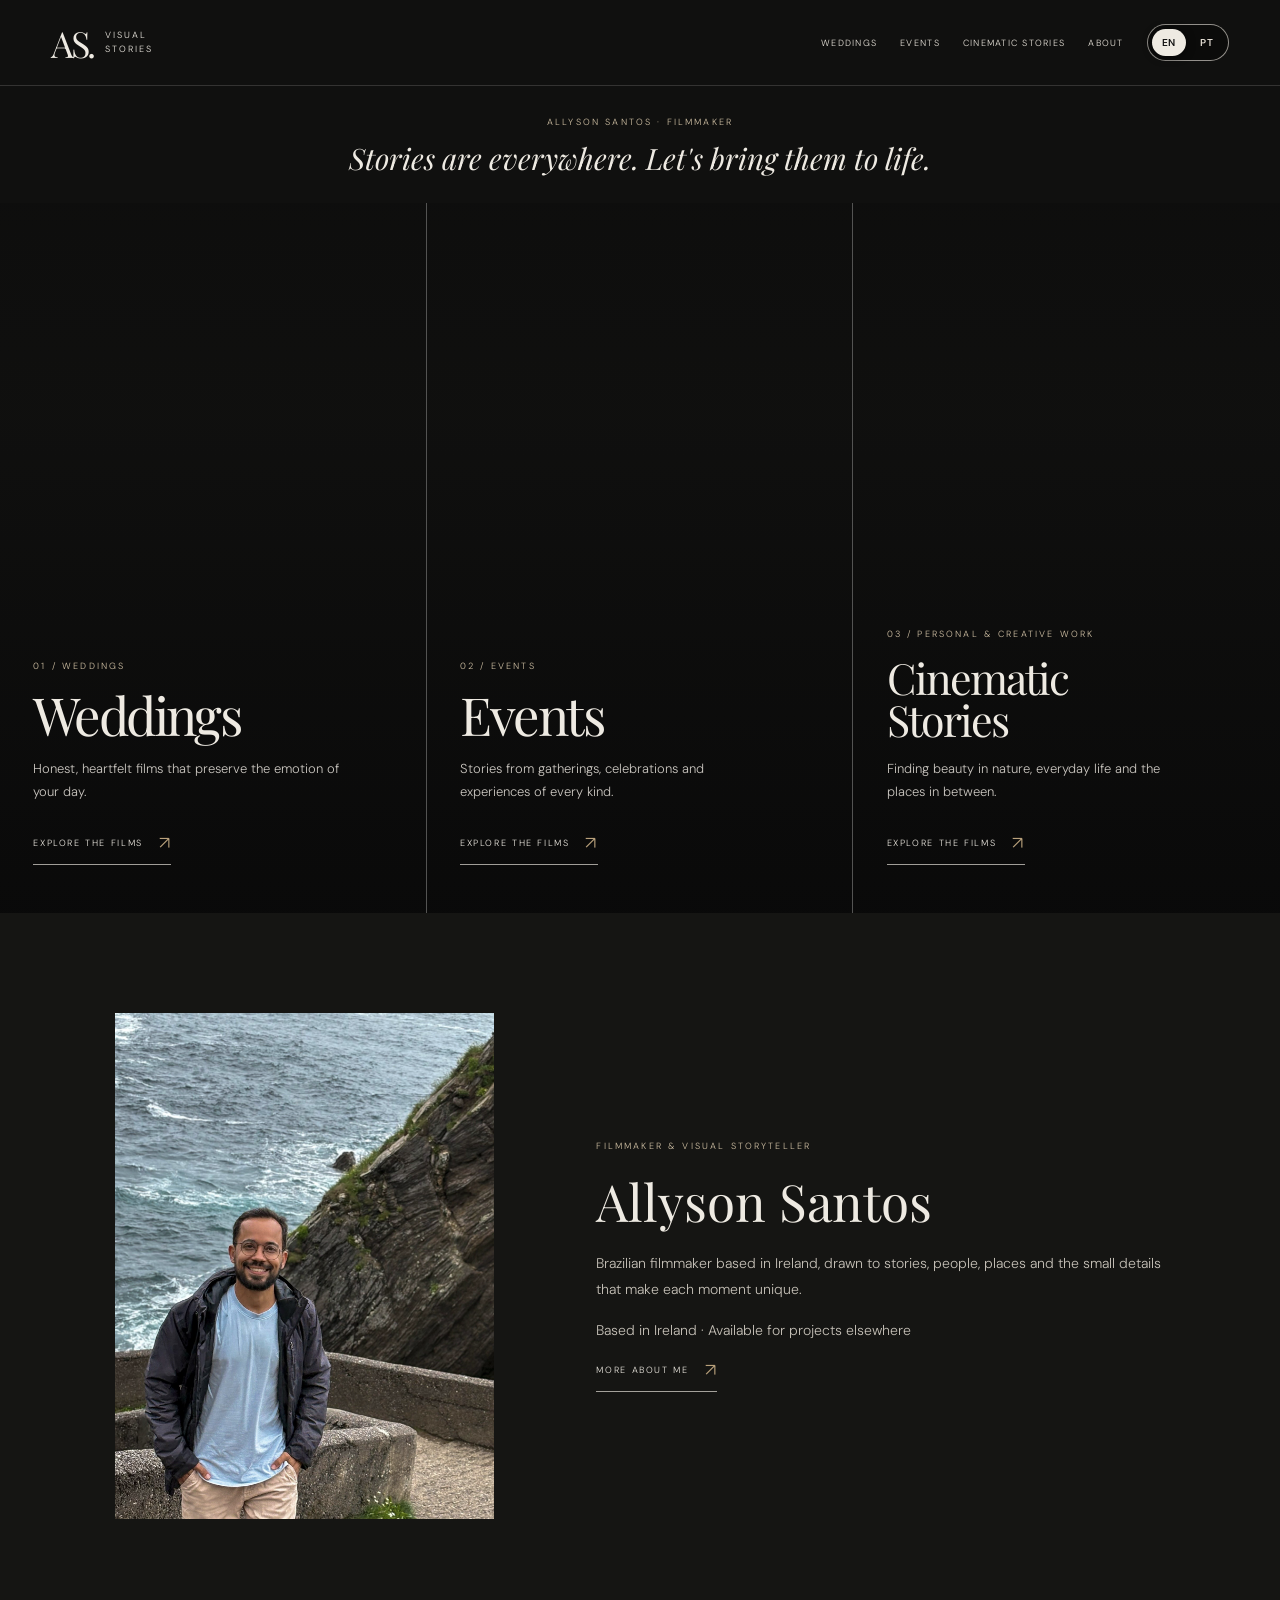
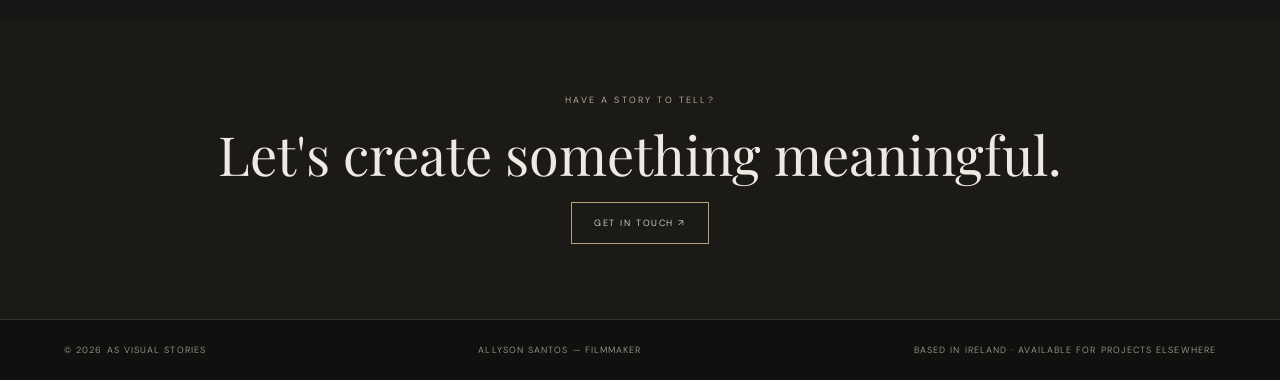
==== commit a150e86c: "V7" ====
--- a/index.html
+++ b/index.html
@@ -5,7 +5,7 @@
 <div class="hero-intro"><div class="kicker">ALLYSON SANTOS · FILMMAKER</div><h2 data-t="homeTagline">Stories are everywhere. Let's bring them to life.</h2></div>
 <a class="triple-panel triple-wedding" href="weddings.html"><div class="split-content"><div class="kicker">01 / WEDDINGS</div><h1 data-t="weddings">Weddings</h1><p data-t="weddingsDesc">Honest, heartfelt films that preserve the emotion of your day.</p><span class="text-link"><span data-t="explore">Explore the films</span><span>↗</span></span></div></a>
 <a class="triple-panel triple-events" href="events.html"><div class="split-content"><div class="kicker">02 / EVENTS</div><h1 data-t="events">Events</h1><p data-t="eventsDesc">Stories from gatherings, celebrations and experiences of every kind.</p><span class="text-link"><span data-t="explore">Explore the films</span><span>↗</span></span></div></a>
-<a class="triple-panel triple-nature" href="cinematic-stories.html"><div class="split-content"><div class="kicker">03 / PERSONAL & CREATIVE WORK</div><h1 data-t="cinematicHomeTitle">Cinematic<br>Stories</h1><p data-t="cinematicDesc">Finding beauty in nature, everyday life and the places in between.</p><span class="text-link"><span data-t="explore">Explore the films</span><span>↗</span></span></div></a>
+<a class="triple-panel triple-nature" href="cinematic-stories.html"><div class="split-content"><div class="kicker">03 / PERSONAL & CREATIVE WORK</div><h1 data-t="cinematicHomeTitle">Cinematic Stories</h1><p data-t="cinematicDesc">Finding beauty in nature, everyday life and the places in between.</p><span class="text-link"><span data-t="explore">Explore the films</span><span>↗</span></span></div></a>
 </main>
 <section class="home-about" id="about"><img class="portrait" src="assets/allyson-portrait.jpg" alt="Allyson Santos at the Irish coast"><div class="about-copy"><div class="kicker" data-t="aboutRole">FILMMAKER & VISUAL STORYTELLER</div><h2>Allyson Santos</h2><p data-t="aboutTeaser">Brazilian filmmaker based in Ireland, drawn to stories, people, places and the small details that make each moment unique.</p><p data-t="location">Based in Ireland · Available for projects elsewhere</p><a class="text-link" href="about.html"><span data-t="moreAbout">More about me</span><span>↗</span></a></div></section>
 <section class="cta-band"><div class="kicker" data-t="ctaKicker">HAVE A STORY TO TELL?</div><h2 data-t="ctaTitle">Let's create something meaningful.</h2><a class="button" href="https://www.instagram.com/allysonsantos90/" target="_blank" rel="noopener" data-t="contact">Get in touch ↗</a></section>
--- a/assets/site.css
+++ b/assets/site.css
@@ -107,3 +107,61 @@
  .nav a{font-size:7px}
  .lang-switch button{padding:5px 7px}
 }
+
+/* V6 — visual hierarchy, consistent navigation and responsive refinements */
+.hero-triple{display:grid;grid-template-columns:repeat(3,minmax(0,1fr));grid-template-rows:auto minmax(620px,calc(100svh - 190px));min-height:0;width:100%;overflow:hidden}
+.hero-triple .hero-intro{position:relative;inset:auto;transform:none;grid-column:1/-1;width:100%;padding:30px 24px 28px;text-align:center;background:#10100f;text-shadow:none;pointer-events:auto}
+.hero-intro h2{max-width:900px;margin:12px auto 0;line-height:1.2}
+.triple-panel{min-width:0;min-height:620px;height:100%;border-right:1px solid rgba(255,255,255,.28)}
+.triple-panel .split-content{width:100%;padding:0 clamp(18px,2.6vw,38px) 48px}
+.triple-panel .split-content h1{font-size:clamp(34px,4.1vw,58px);line-height:.98;letter-spacing:-.045em;overflow-wrap:normal;word-break:normal}
+.triple-nature .split-content h1{font-size:clamp(30px,3.35vw,49px);max-width:100%}
+.triple-panel .split-content p{max-width:34ch}
+.site-header{min-height:86px}
+.nav{gap:clamp(12px,1.8vw,25px)}
+.nav a{white-space:nowrap}
+.cinematic-hero{min-height:43vh!important;padding-top:105px!important;padding-bottom:48px!important}
+.cinematic-work{padding-top:48px!important}
+.ig-grid{gap:18px}
+@media(max-width:900px){
+ .hero-triple{grid-template-rows:auto repeat(3,minmax(480px,68vh))}
+ .triple-panel .split-content{padding-left:26px;padding-right:26px}
+ .triple-panel .split-content h1{font-size:clamp(40px,7vw,58px)}
+ .triple-nature .split-content h1{font-size:clamp(36px,6vw,50px)}
+}
+@media(max-width:760px){
+ .site-header{display:flex;flex-wrap:wrap;align-items:center;gap:12px;padding:14px 20px;min-height:0}
+ .brand{flex:0 0 auto}
+ .nav{width:100%;max-width:none;display:flex;flex-wrap:wrap;justify-content:flex-start;align-items:center;gap:12px 17px}
+ .nav a{font-size:9px;letter-spacing:.1em}
+ .lang-switch{margin-left:auto}
+ .hero-triple{display:flex;flex-direction:column;min-height:0}
+ .hero-triple .hero-intro{padding:28px 22px 30px}
+ .hero-intro h2{font-size:clamp(22px,5.8vw,30px)}
+ .triple-panel{height:auto;min-height:540px;flex:none;border-right:0;border-bottom:1px solid rgba(255,255,255,.3)}
+ .triple-panel .split-content{padding:0 25px 38px}
+ .triple-panel .split-content h1,.triple-nature .split-content h1{font-size:clamp(42px,10vw,58px);max-width:12ch}
+ .home-about{grid-template-columns:1fr!important;gap:28px!important;padding:65px 24px!important}
+ .home-about .portrait{max-height:520px;object-position:center 35%}
+ .about-copy{padding:0!important}
+ .footer{flex-direction:column;gap:10px!important;align-items:flex-start!important}
+ .page-hero{padding:105px 24px 50px!important;min-height:52vh!important}
+ .page-hero h1{font-size:clamp(48px,12vw,76px)!important;line-height:.98!important}
+ .section{padding:58px 24px!important}
+ .section-heading{display:flex;flex-direction:column;gap:18px!important}
+ .service-grid{grid-template-columns:1fr!important}
+ .project-card{width:100%;min-width:0}
+ .video-frame{width:100%;aspect-ratio:16/9}
+ .cinematic-hero{min-height:42vh!important;padding:80px 24px 42px!important}
+ .cinematic-hero h1{font-size:clamp(46px,11vw,68px)!important}
+ .ig-grid{grid-template-columns:1fr!important;max-width:440px;margin:0 auto}
+ .cinematic-work{padding:45px 20px!important}
+ .about-page-hero{padding:78px 24px 28px!important}
+ .about-page-hero h1{font-size:clamp(42px,10vw,64px)!important}
+}
+@media(max-width:390px){
+ .nav{gap:10px 12px}
+ .nav a{font-size:8px}
+ .lang-switch{margin-left:0}
+ .triple-panel{min-height:480px}
+}
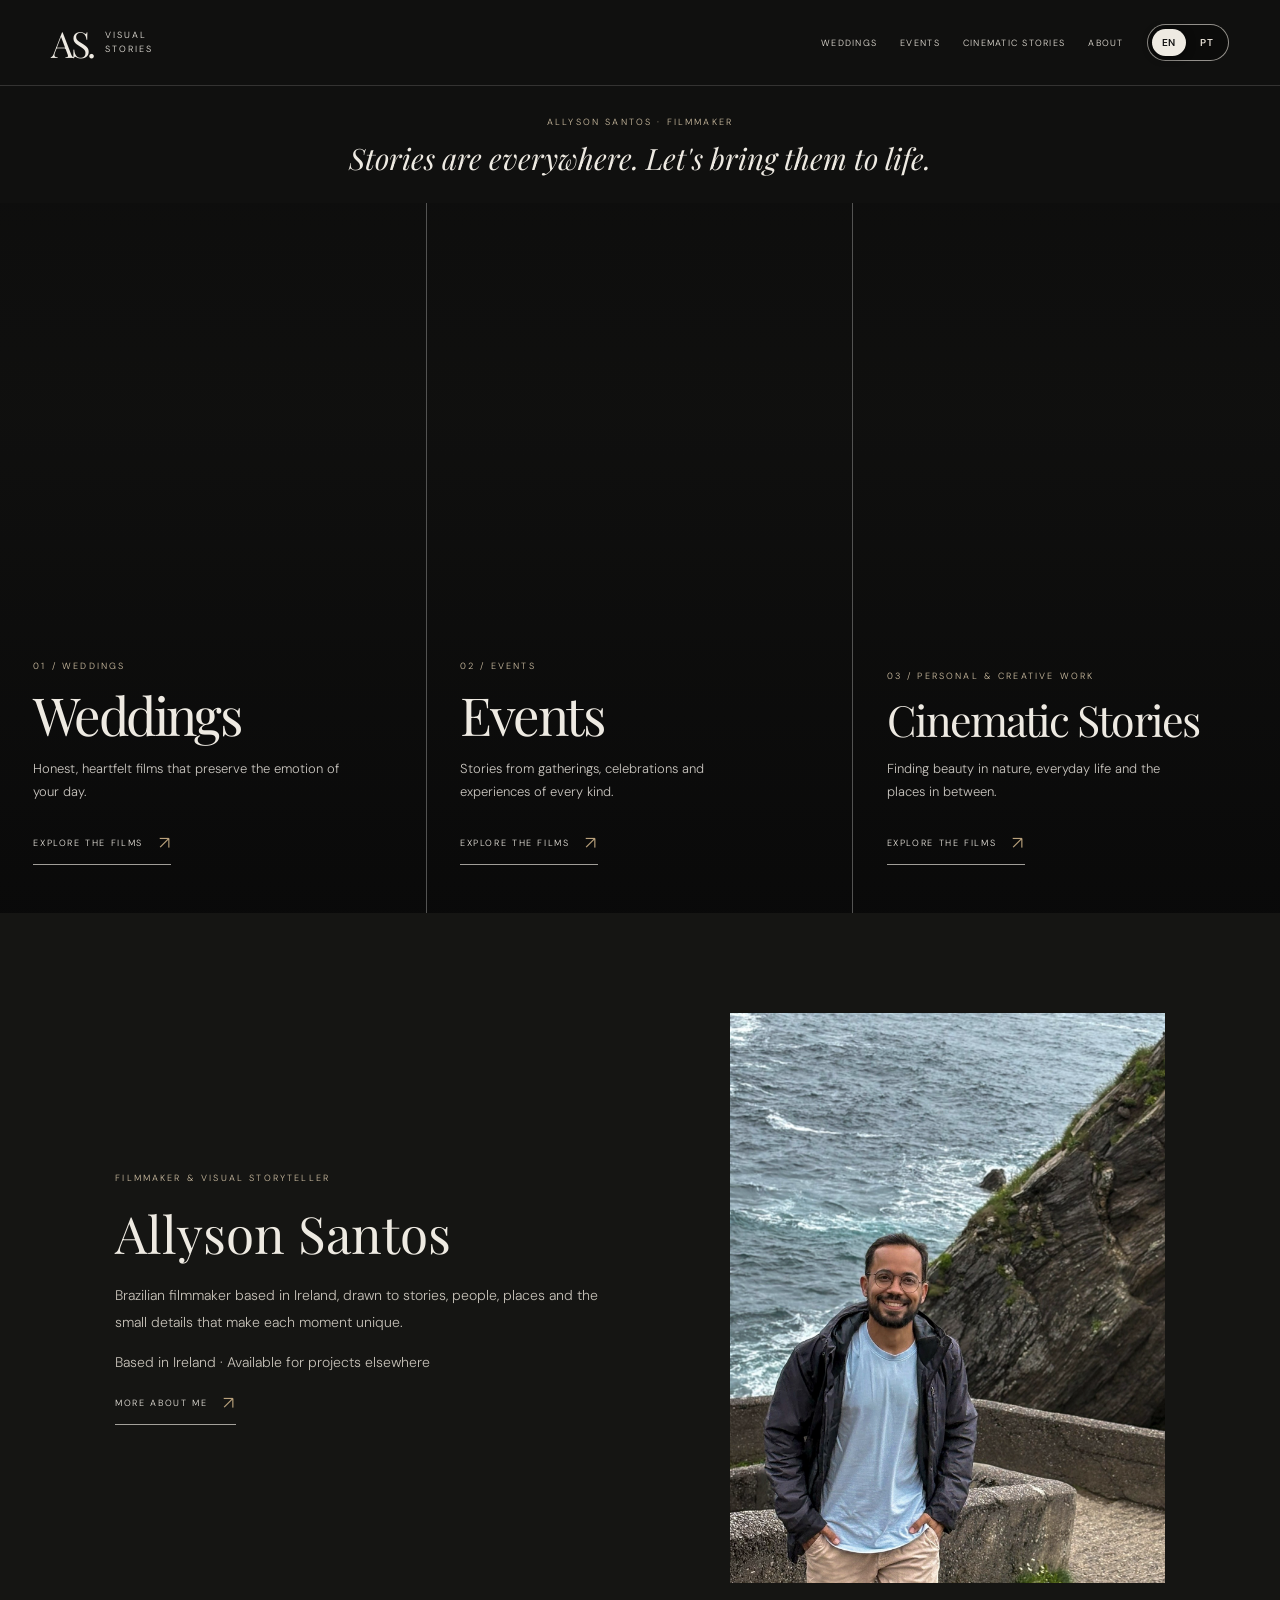
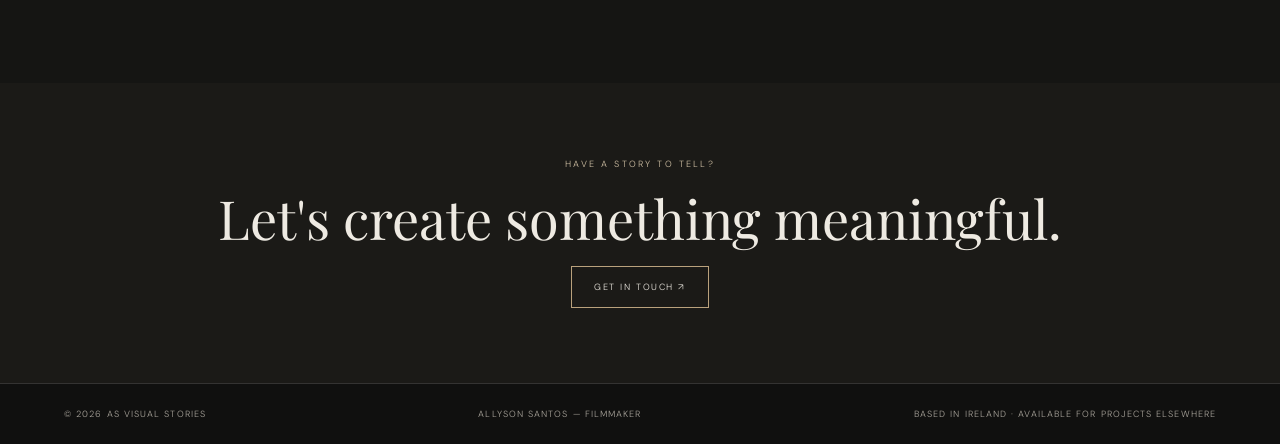
==== commit 6bc12449: "v8" ====
--- a/index.html
+++ b/index.html
@@ -5,7 +5,7 @@
 <div class="hero-intro"><div class="kicker">ALLYSON SANTOS · FILMMAKER</div><h2 data-t="homeTagline">Stories are everywhere. Let's bring them to life.</h2></div>
 <a class="triple-panel triple-wedding" href="weddings.html"><div class="split-content"><div class="kicker">01 / WEDDINGS</div><h1 data-t="weddings">Weddings</h1><p data-t="weddingsDesc">Honest, heartfelt films that preserve the emotion of your day.</p><span class="text-link"><span data-t="explore">Explore the films</span><span>↗</span></span></div></a>
 <a class="triple-panel triple-events" href="events.html"><div class="split-content"><div class="kicker">02 / EVENTS</div><h1 data-t="events">Events</h1><p data-t="eventsDesc">Stories from gatherings, celebrations and experiences of every kind.</p><span class="text-link"><span data-t="explore">Explore the films</span><span>↗</span></span></div></a>
-<a class="triple-panel triple-nature" href="cinematic-stories.html"><div class="split-content"><div class="kicker">03 / PERSONAL & CREATIVE WORK</div><h1 data-t="cinematicHomeTitle">Cinematic Stories</h1><p data-t="cinematicDesc">Finding beauty in nature, everyday life and the places in between.</p><span class="text-link"><span data-t="explore">Explore the films</span><span>↗</span></span></div></a>
+<a class="triple-panel triple-nature" href="cinematic-stories.html"><div class="split-content"><div class="kicker">03 / PERSONAL & CREATIVE WORK</div><h1 data-t="cinematicHomeTitle">Cinematic<br>Stories</h1><p data-t="cinematicDesc">Finding beauty in nature, everyday life and the places in between.</p><span class="text-link"><span data-t="explore">Explore the films</span><span>↗</span></span></div></a>
 </main>
 <section class="home-about" id="about"><img class="portrait" src="assets/allyson-portrait.jpg" alt="Allyson Santos at the Irish coast"><div class="about-copy"><div class="kicker" data-t="aboutRole">FILMMAKER & VISUAL STORYTELLER</div><h2>Allyson Santos</h2><p data-t="aboutTeaser">Brazilian filmmaker based in Ireland, drawn to stories, people, places and the small details that make each moment unique.</p><p data-t="location">Based in Ireland · Available for projects elsewhere</p><a class="text-link" href="about.html"><span data-t="moreAbout">More about me</span><span>↗</span></a></div></section>
 <section class="cta-band"><div class="kicker" data-t="ctaKicker">HAVE A STORY TO TELL?</div><h2 data-t="ctaTitle">Let's create something meaningful.</h2><a class="button" href="https://www.instagram.com/allysonsantos90/" target="_blank" rel="noopener" data-t="contact">Get in touch ↗</a></section>
--- a/assets/site.css
+++ b/assets/site.css
@@ -165,3 +165,38 @@
  .lang-switch{margin-left:0}
  .triple-panel{min-height:480px}
 }
+
+
+/* V7 — Wedding Stories collection and About ordering */
+.home-about{grid-template-columns:minmax(0,1fr) minmax(280px,.85fr);align-items:center}
+.home-about .portrait{grid-column:2;grid-row:1}
+.home-about .about-copy{grid-column:1;grid-row:1}
+.collection-feature{display:grid;grid-template-columns:1.1fr .9fr;min-height:390px;border:1px solid var(--line);background:#151513;overflow:hidden}
+.collection-image,.collection-card-image{background:linear-gradient(0deg,#0b0b0bd9,#0b0b0b22),url('https://images.unsplash.com/photo-1519741497674-611481863552?auto=format&fit=crop&w=1400&q=85') center/cover}
+.collection-copy{padding:clamp(28px,5vw,64px);display:flex;flex-direction:column;align-items:flex-start;justify-content:center}
+.collection-copy h3,.collection-card-content h3{font:400 clamp(32px,4vw,48px)/1.05 var(--serif);margin:14px 0}
+.collection-copy p,.collection-card-content p{color:var(--muted);font-size:13px;line-height:1.8;max-width:440px}
+.collection-copy .text-link{margin-top:18px}
+.stories-hero:before{background-image:url('https://images.unsplash.com/photo-1519741497674-611481863552?auto=format&fit=crop&w=2000&q=85')}
+.wedding-collections{background:#11110f}
+.wedding-collection-card{display:grid;grid-template-columns:1.1fr .9fr;border:1px solid var(--line);background:#151513;min-height:330px;overflow:hidden}
+.collection-card-content{padding:clamp(25px,4vw,48px);display:flex;flex-direction:column;align-items:flex-start;justify-content:center}
+.collection-card-content .button{margin-top:18px;cursor:pointer;background:transparent;font-family:inherit}
+.collection-footnote{margin-top:24px;color:var(--muted);font-size:12px;line-height:1.8;max-width:700px}
+.video-modal{display:none;position:fixed;inset:0;z-index:1000;align-items:center;justify-content:center;padding:28px}
+.video-modal.is-open{display:flex}
+.video-modal-backdrop{position:absolute;inset:0;background:rgba(0,0,0,.88);backdrop-filter:blur(7px)}
+.video-modal-panel{position:relative;z-index:1;width:min(1100px,100%);background:#090909;border:1px solid #454139;padding:14px}
+.modal-close{position:absolute;right:8px;top:-48px;width:38px;height:38px;border:1px solid #777;background:#111;color:#fff;font-size:27px;line-height:1;cursor:pointer}
+.video-modal .video-frame{aspect-ratio:16/9}
+body.modal-open{overflow:hidden}
+@media(max-width:760px){
+ .home-about{grid-template-columns:1fr!important}
+ .home-about .about-copy{grid-column:1;grid-row:1}
+ .home-about .portrait{grid-column:1;grid-row:2}
+ .collection-feature,.wedding-collection-card{grid-template-columns:1fr}
+ .collection-image,.collection-card-image{min-height:260px}
+ .video-modal{padding:14px}
+ .video-modal-panel{padding:6px}
+ .modal-close{right:0;top:-46px}
+}
